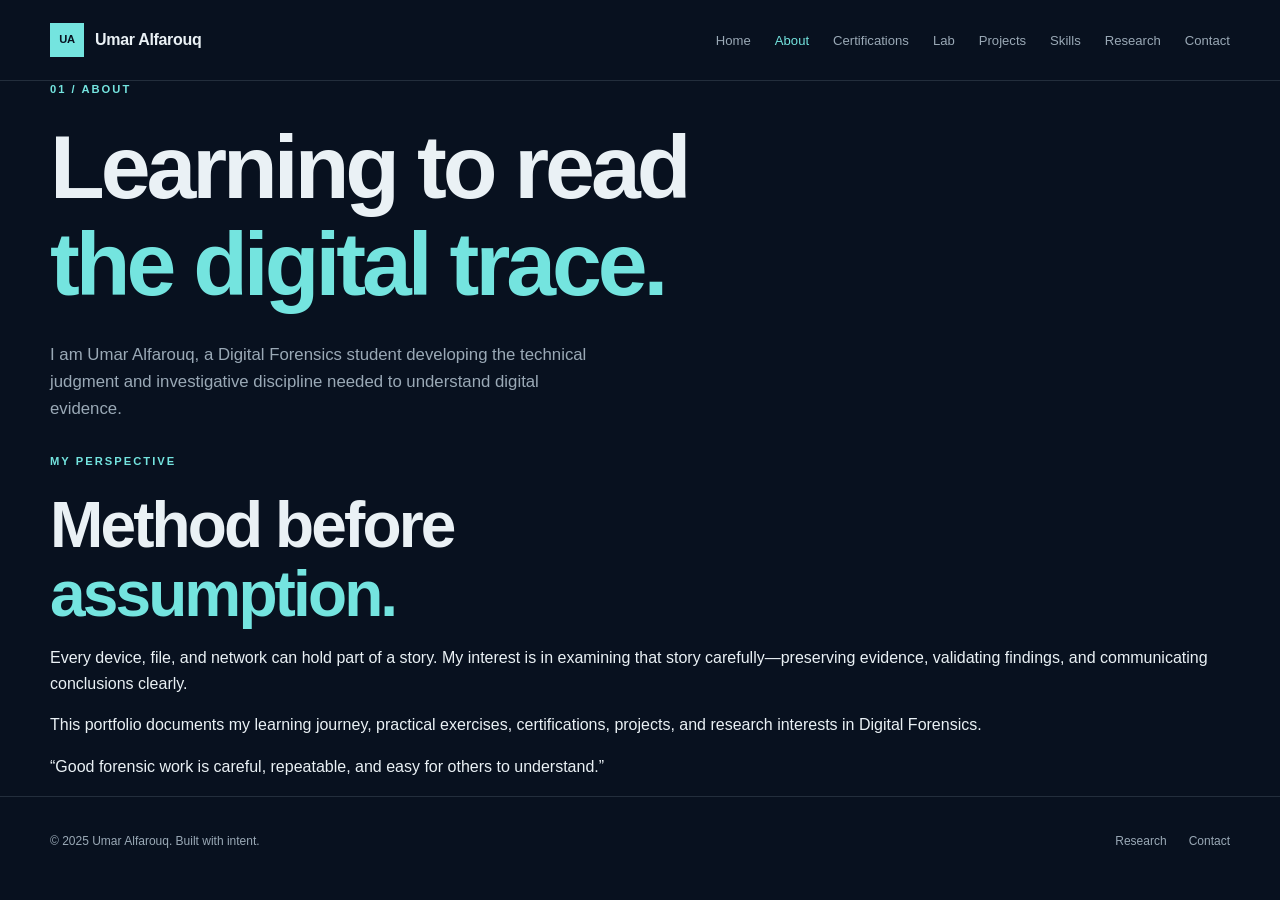
==== about.html @ 77ef15f2 "Add portfolio content pages and shared page components" ====
<!doctype html>
<html lang="en"><head><meta charset="UTF-8"><meta name="viewport" content="width=device-width, initial-scale=1.0"><meta name="description" content="About Umar Alfarouq, a Digital Forensics student."><title>About | Umar Alfarouq</title><link rel="stylesheet" href="css/style.css"></head><body><a class="skip-link" href="#main-content">Skip to content</a><header class="site-header"><div class="container nav-wrap"><a class="brand" href="index.html"><span class="brand-mark">UA</span><span>Umar Alfarouq</span></a><nav class="site-nav" aria-label="Primary navigation"><a href="index.html">Home</a><a class="active" href="about.html" aria-current="page">About</a><a href="certifications.html">Certifications</a><a href="lab.html">Lab</a><a href="projects.html">Projects</a><a href="skills.html">Skills</a><a href="research.html">Research</a><a href="contact.html">Contact</a></nav></div></header><main id="main-content"><section class="container page-hero"><p class="eyebrow">01 / About</p><h1>Learning to read<br><span>the digital trace.</span></h1><p class="hero-text">I am Umar Alfarouq, a Digital Forensics student developing the technical judgment and investigative discipline needed to understand digital evidence.</p></section><section class="container content-grid"><div><p class="eyebrow">My perspective</p><h2>Method before<br><em>assumption.</em></h2></div><div class="prose"><p>Every device, file, and network can hold part of a story. My interest is in examining that story carefully—preserving evidence, validating findings, and communicating conclusions clearly.</p><p>This portfolio documents my learning journey, practical exercises, certifications, projects, and research interests in Digital Forensics.</p></div></section><section class="container quote-box"><p>“Good forensic work is careful, repeatable, and easy for others to understand.”</p></section></main><footer class="site-footer"><div class="container footer-wrap"><p>© 2025 Umar Alfarouq. Built with intent.</p><div><a href="research.html">Research</a><a href="contact.html">Contact</a></div></div></footer></body></html>
---- css/style.css ----
:root {
  --ink: #eaf1f5;
  --muted: #9aa9b6;
  --line: rgba(190, 215, 225, .15);
  --navy: #08111f;
  --panel: #0d1b2b;
  --cyan: #74e4df;
  --lime: #c9ef78;
  --max: 1180px;
}

* { box-sizing: border-box; }
html { scroll-behavior: smooth; }
body { margin: 0; color: var(--ink); background: var(--navy); font-family: "DM Sans", sans-serif; line-height: 1.6; }
a { color: inherit; text-decoration: none; }
.container { width: min(calc(100% - 48px), var(--max)); margin-inline: auto; }
.skip-link { position: fixed; top: -100px; left: 20px; z-index: 10; padding: 10px 14px; color: var(--navy); background: var(--cyan); }
.skip-link:focus { top: 20px; }

.site-header { border-bottom: 1px solid var(--line); }
.nav-wrap, .footer-wrap { display: flex; align-items: center; justify-content: space-between; min-height: 80px; gap: 24px; }
.brand { display: inline-flex; align-items: center; gap: 11px; font-family: "Space Grotesk", sans-serif; font-weight: 600; letter-spacing: -.02em; white-space: nowrap; }
.brand-mark { display: grid; width: 34px; height: 34px; place-items: center; color: var(--navy); background: var(--cyan); font-size: .7rem; font-weight: 700; }
.site-nav { display: flex; flex-wrap: wrap; justify-content: flex-end; gap: 24px; color: var(--muted); font-size: .82rem; }
.site-nav a { transition: color .2s ease; }
.site-nav a:hover, .site-nav a.active { color: var(--cyan); }

.hero { display: grid; grid-template-columns: 1.1fr .9fr; align-items: center; min-height: 650px; gap: 50px; padding-block: 90px; }
.eyebrow { margin: 0 0 20px; color: var(--cyan); font-size: .7rem; font-weight: 700; letter-spacing: .18em; text-transform: uppercase; }
.status-dot, .pulse { display: inline-block; width: 7px; height: 7px; margin-right: 8px; border-radius: 50%; background: var(--lime); box-shadow: 0 0 12px var(--lime); }
h1, h2, h3 { margin: 0; font-family: "Space Grotesk", sans-serif; line-height: 1.08; letter-spacing: -.045em; }
h1 { max-width: 700px; font-size: clamp(3.2rem, 7vw, 6.3rem); }
h1 span, h2 em { color: var(--cyan); font-style: normal; }
.hero-text { max-width: 540px; margin: 30px 0; color: var(--muted); font-size: 1.05rem; }
.hero-actions { display: flex; flex-wrap: wrap; gap: 12px; }
.button { display: inline-flex; align-items: center; justify-content: center; gap: 18px; min-height: 48px; padding: 0 20px; border: 1px solid var(--cyan); font-size: .8rem; font-weight: 700; transition: transform .2s ease, background .2s ease; }
.button:hover { transform: translateY(-3px); }
.button-primary { color: var(--navy); background: var(--cyan); }
.button-primary:hover { background: var(--lime); border-color: var(--lime); }
.button-secondary { border-color: var(--line); color: var(--muted); }
.button-secondary:hover { color: var(--ink); border-color: var(--cyan); }

.hero-visual { position: relative; display: grid; min-height: 390px; place-items: center; }
.orbit { position: absolute; border: 1px solid var(--line); border-radius: 50%; transform: rotate(-25deg); }
.orbit-one { width: 360px; height: 190px; }
.orbit-two { width: 240px; height: 370px; }
.evidence-card { position: relative; width: min(100%, 300px); min-height: 355px; padding: 25px; overflow: hidden; border: 1px solid rgba(116, 228, 223, .38); background: linear-gradient(145deg, rgba(25, 52, 67, .92), rgba(9, 24, 39, .96)); box-shadow: 25px 30px 80px rgba(0, 0, 0, .25); transform: rotate(5deg); }
.card-top, .card-meta { display: flex; justify-content: space-between; color: var(--muted); font-size: .62rem; letter-spacing: .12em; }
.pulse { margin: 4px 0 0; }
.scan-lines { height: 120px; margin: 42px -25px 25px; opacity: .35; background: repeating-linear-gradient(0deg, transparent 0 8px, var(--cyan) 9px 10px); }
.fingerprint { position: absolute; top: 100px; left: 0; width: 100%; color: var(--cyan); opacity: .2; text-align: center; font-size: 8rem; }
.card-title { position: relative; margin: 0 0 35px; font-size: 1.45rem; line-height: 1.2; }
.card-title strong, .card-meta strong { color: var(--lime); }

.intro-section { display: grid; grid-template-columns: 1fr 1fr; gap: 80px; padding-block: 115px; border-top: 1px solid var(--line); }
h2 { font-size: clamp(2.4rem, 5vw, 4.5rem); }
.intro-content { max-width: 440px; padding-top: 44px; color: var(--muted); font-size: 1.1rem; }
.text-link { display: inline-flex; gap: 18px; margin-top: 22px; color: var(--cyan); font-size: .82rem; font-weight: 700; }
.text-link:hover { color: var(--lime); }
.focus-section { padding-block: 100px 120px; background: #0a1726; }
.section-heading-row { display: flex; align-items: end; justify-content: space-between; margin-bottom: 50px; }
.section-heading-row .text-link { margin-bottom: 8px; }
.focus-grid { display: grid; grid-template-columns: repeat(3, 1fr); gap: 14px; }
.focus-card { position: relative; min-height: 290px; padding: 28px; border: 1px solid var(--line); background: var(--panel); }
.focus-card.featured { border-color: rgba(116, 228, 223, .6); background: linear-gradient(135deg, #123044, #0d1b2b); }
.focus-card .number { color: var(--cyan); font-size: .7rem; letter-spacing: .1em; }
.focus-card h3 { margin-top: 65px; font-size: 1.8rem; }
.focus-card p { max-width: 220px; color: var(--muted); font-size: .87rem; }
.focus-card > a { position: absolute; right: 27px; bottom: 25px; color: var(--cyan); font-size: 1.4rem; }
.cta-section { padding-block: 100px; }
.cta-box { padding: 65px; border: 1px solid var(--line); background: radial-gradient(circle at 90% 20%, rgba(116, 228, 223, .14), transparent 35%), var(--panel); }
.cta-box h2 { margin-bottom: 35px; }
.site-footer { border-top: 1px solid var(--line); color: var(--muted); font-size: .75rem; }
.footer-wrap { min-height: 90px; }
.footer-wrap div { display: flex; gap: 22px; }
.footer-wrap a:hover { color: var(--cyan); }

@media (max-width: 850px) {
  .nav-wrap { align-items: flex-start; flex-direction: column; padding-block: 18px; }
  .site-nav { justify-content: flex-start; gap: 12px 18px; }
  .hero { grid-template-columns: 1fr; padding-block: 75px; }
  .hero-visual { min-height: 330px; }
  .intro-section { gap: 35px; }
}
@media (max-width: 620px) {
  .container { width: min(calc(100% - 32px), var(--max)); }
  h1 { font-size: clamp(2.9rem, 15vw, 4.5rem); }
  .intro-section, .focus-grid { grid-template-columns: 1fr; }
  .intro-content { padding-top: 0; }
  .section-heading-row { align-items: flex-start; flex-direction: column; gap: 15px; }
  .focus-card { min-height: 245px; }
  .focus-card h3 { margin-top: 45px; }
  .cta-box { padding: 38px 24px; }
  .footer-wrap { align-items: flex-start; flex-direction: column; justify-content: center; padding-block: 25px; }
}
@media (prefers-reduced-motion: reduce) { *, *::before, *::after { scroll-behavior: auto !important; transition: none !important; } }
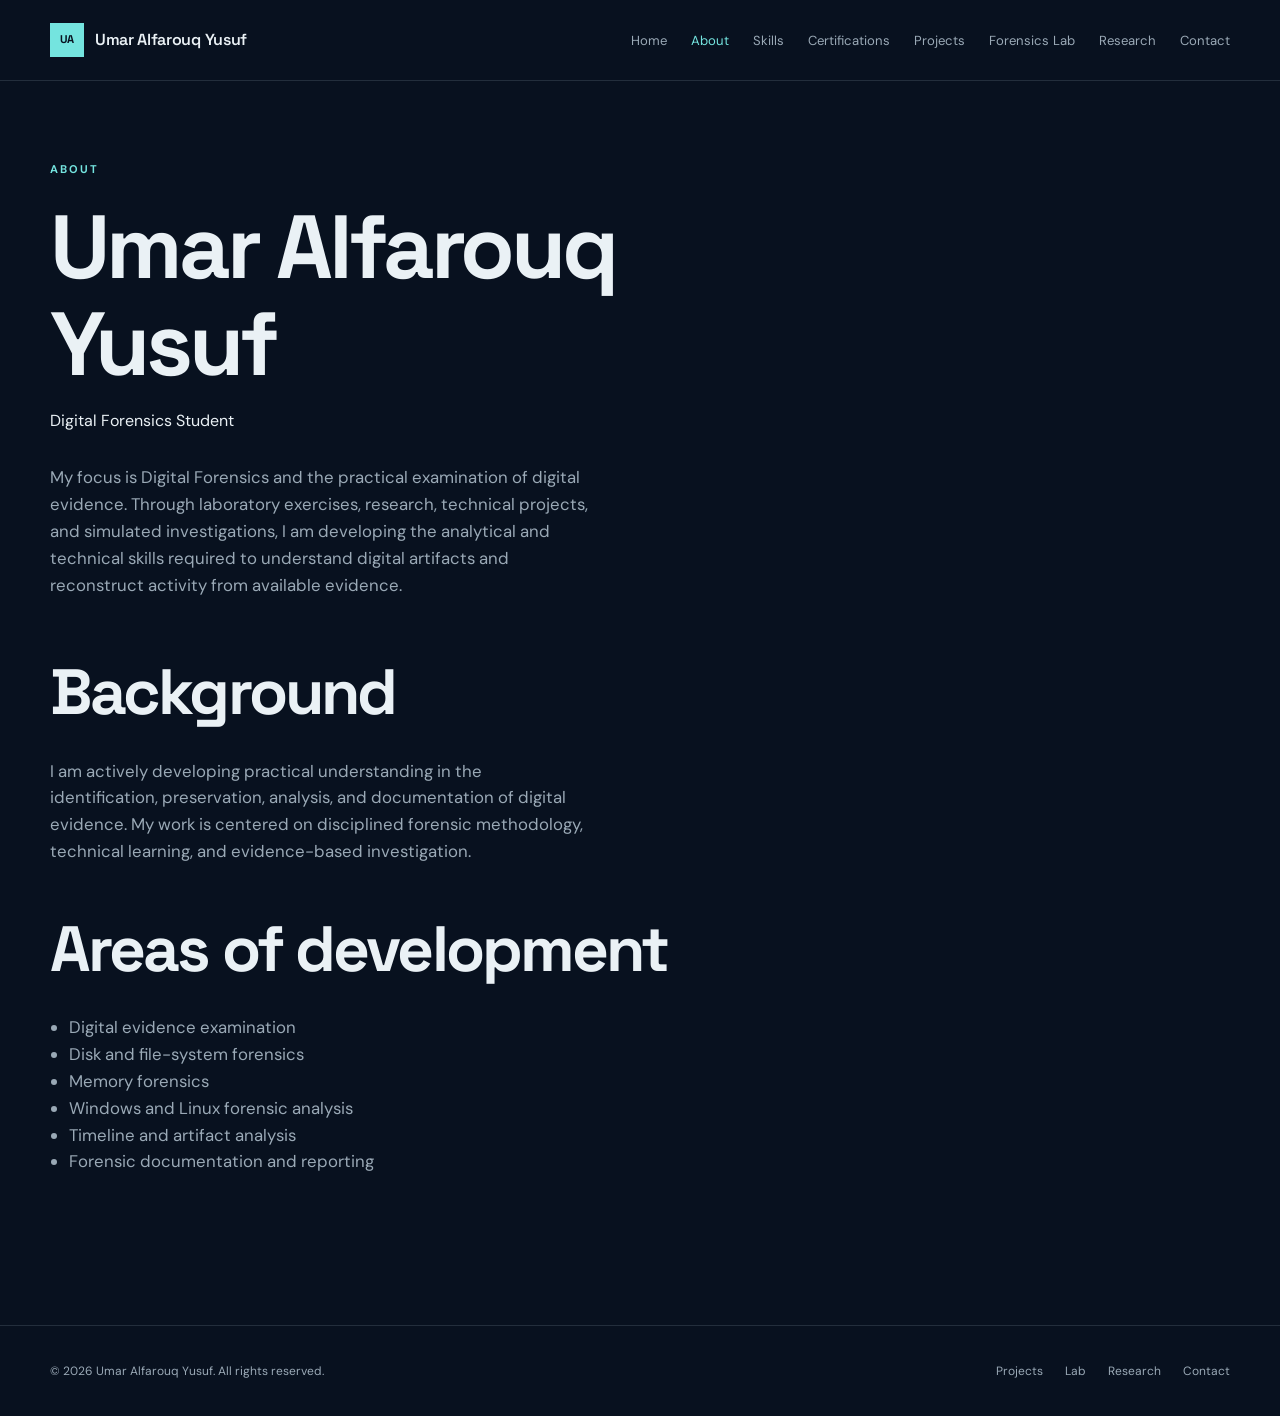
==== commit 387e484b: "Standardize the project to the full name Umar Alfarouq Yusuf across the website pages." ====
--- a/about.html
+++ b/about.html
@@ -1,2 +1,72 @@
 <!doctype html>
-<html lang="en"><head><meta charset="UTF-8"><meta name="viewport" content="width=device-width, initial-scale=1.0"><meta name="description" content="About Umar Alfarouq, a Digital Forensics student."><title>About | Umar Alfarouq</title><link rel="stylesheet" href="css/style.css"></head><body><a class="skip-link" href="#main-content">Skip to content</a><header class="site-header"><div class="container nav-wrap"><a class="brand" href="index.html"><span class="brand-mark">UA</span><span>Umar Alfarouq</span></a><nav class="site-nav" aria-label="Primary navigation"><a href="index.html">Home</a><a class="active" href="about.html" aria-current="page">About</a><a href="certifications.html">Certifications</a><a href="lab.html">Lab</a><a href="projects.html">Projects</a><a href="skills.html">Skills</a><a href="research.html">Research</a><a href="contact.html">Contact</a></nav></div></header><main id="main-content"><section class="container page-hero"><p class="eyebrow">01 / About</p><h1>Learning to read<br><span>the digital trace.</span></h1><p class="hero-text">I am Umar Alfarouq, a Digital Forensics student developing the technical judgment and investigative discipline needed to understand digital evidence.</p></section><section class="container content-grid"><div><p class="eyebrow">My perspective</p><h2>Method before<br><em>assumption.</em></h2></div><div class="prose"><p>Every device, file, and network can hold part of a story. My interest is in examining that story carefully—preserving evidence, validating findings, and communicating conclusions clearly.</p><p>This portfolio documents my learning journey, practical exercises, certifications, projects, and research interests in Digital Forensics.</p></div></section><section class="container quote-box"><p>“Good forensic work is careful, repeatable, and easy for others to understand.”</p></section></main><footer class="site-footer"><div class="container footer-wrap"><p>© 2025 Umar Alfarouq. Built with intent.</p><div><a href="research.html">Research</a><a href="contact.html">Contact</a></div></div></footer></body></html>
+<html lang="en">
+<head>
+  <meta charset="UTF-8">
+  <meta name="viewport" content="width=device-width, initial-scale=1.0">
+  <meta name="description" content="About Umar Alfarouq Yusuf, a Digital Forensics student developing practical skills in digital evidence examination and forensic analysis.">
+  <meta name="theme-color" content="#08111f">
+  <title>About | Umar Alfarouq Yusuf</title>
+  <link rel="preconnect" href="https://fonts.googleapis.com">
+  <link rel="preconnect" href="https://fonts.gstatic.com" crossorigin>
+  <link href="https://fonts.googleapis.com/css2?family=DM+Sans:wght@400;500;600;700&family=Space+Grotesk:wght@500;600;700&display=swap" rel="stylesheet">
+  <link rel="stylesheet" href="css/style.css">
+</head>
+<body>
+  <header class="site-header">
+    <div class="container nav-wrap">
+      <a class="brand" href="index.html" aria-label="Umar Alfarouq Yusuf home">
+        <span class="brand-mark" aria-hidden="true">UA</span>
+        <span>Umar Alfarouq Yusuf</span>
+      </a>
+      <nav class="site-nav" aria-label="Primary navigation">
+        <a href="index.html">Home</a>
+        <a class="active" href="about.html" aria-current="page">About</a>
+        <a href="skills.html">Skills</a>
+        <a href="certifications.html">Certifications</a>
+        <a href="projects.html">Projects</a>
+        <a href="lab.html">Forensics Lab</a>
+        <a href="research.html">Research</a>
+        <a href="contact.html">Contact</a>
+      </nav>
+    </div>
+  </header>
+
+  <main class="container" style="padding: 80px 0 120px;">
+    <section aria-labelledby="about-title">
+      <p class="eyebrow">About</p>
+      <h1 id="about-title">Umar Alfarouq Yusuf</h1>
+      <p class="hero-subtitle">Digital Forensics Student</p>
+      <p class="hero-text">My focus is Digital Forensics and the practical examination of digital evidence. Through laboratory exercises, research, technical projects, and simulated investigations, I am developing the analytical and technical skills required to understand digital artifacts and reconstruct activity from available evidence.</p>
+    </section>
+
+    <section style="margin-top: 60px;">
+      <h2>Background</h2>
+      <p class="hero-text">I am actively developing practical understanding in the identification, preservation, analysis, and documentation of digital evidence. My work is centered on disciplined forensic methodology, technical learning, and evidence-based investigation.</p>
+    </section>
+
+    <section style="margin-top: 50px;">
+      <h2>Areas of development</h2>
+      <ul class="hero-text" style="padding-left: 1.2rem;">
+        <li>Digital evidence examination</li>
+        <li>Disk and file-system forensics</li>
+        <li>Memory forensics</li>
+        <li>Windows and Linux forensic analysis</li>
+        <li>Timeline and artifact analysis</li>
+        <li>Forensic documentation and reporting</li>
+      </ul>
+    </section>
+  </main>
+
+  <footer class="site-footer">
+    <div class="container footer-wrap">
+      <p>© 2026 Umar Alfarouq Yusuf. All rights reserved.</p>
+      <div>
+        <a href="projects.html">Projects</a>
+        <a href="lab.html">Lab</a>
+        <a href="research.html">Research</a>
+        <a href="contact.html">Contact</a>
+      </div>
+    </div>
+  </footer>
+</body>
+</html>
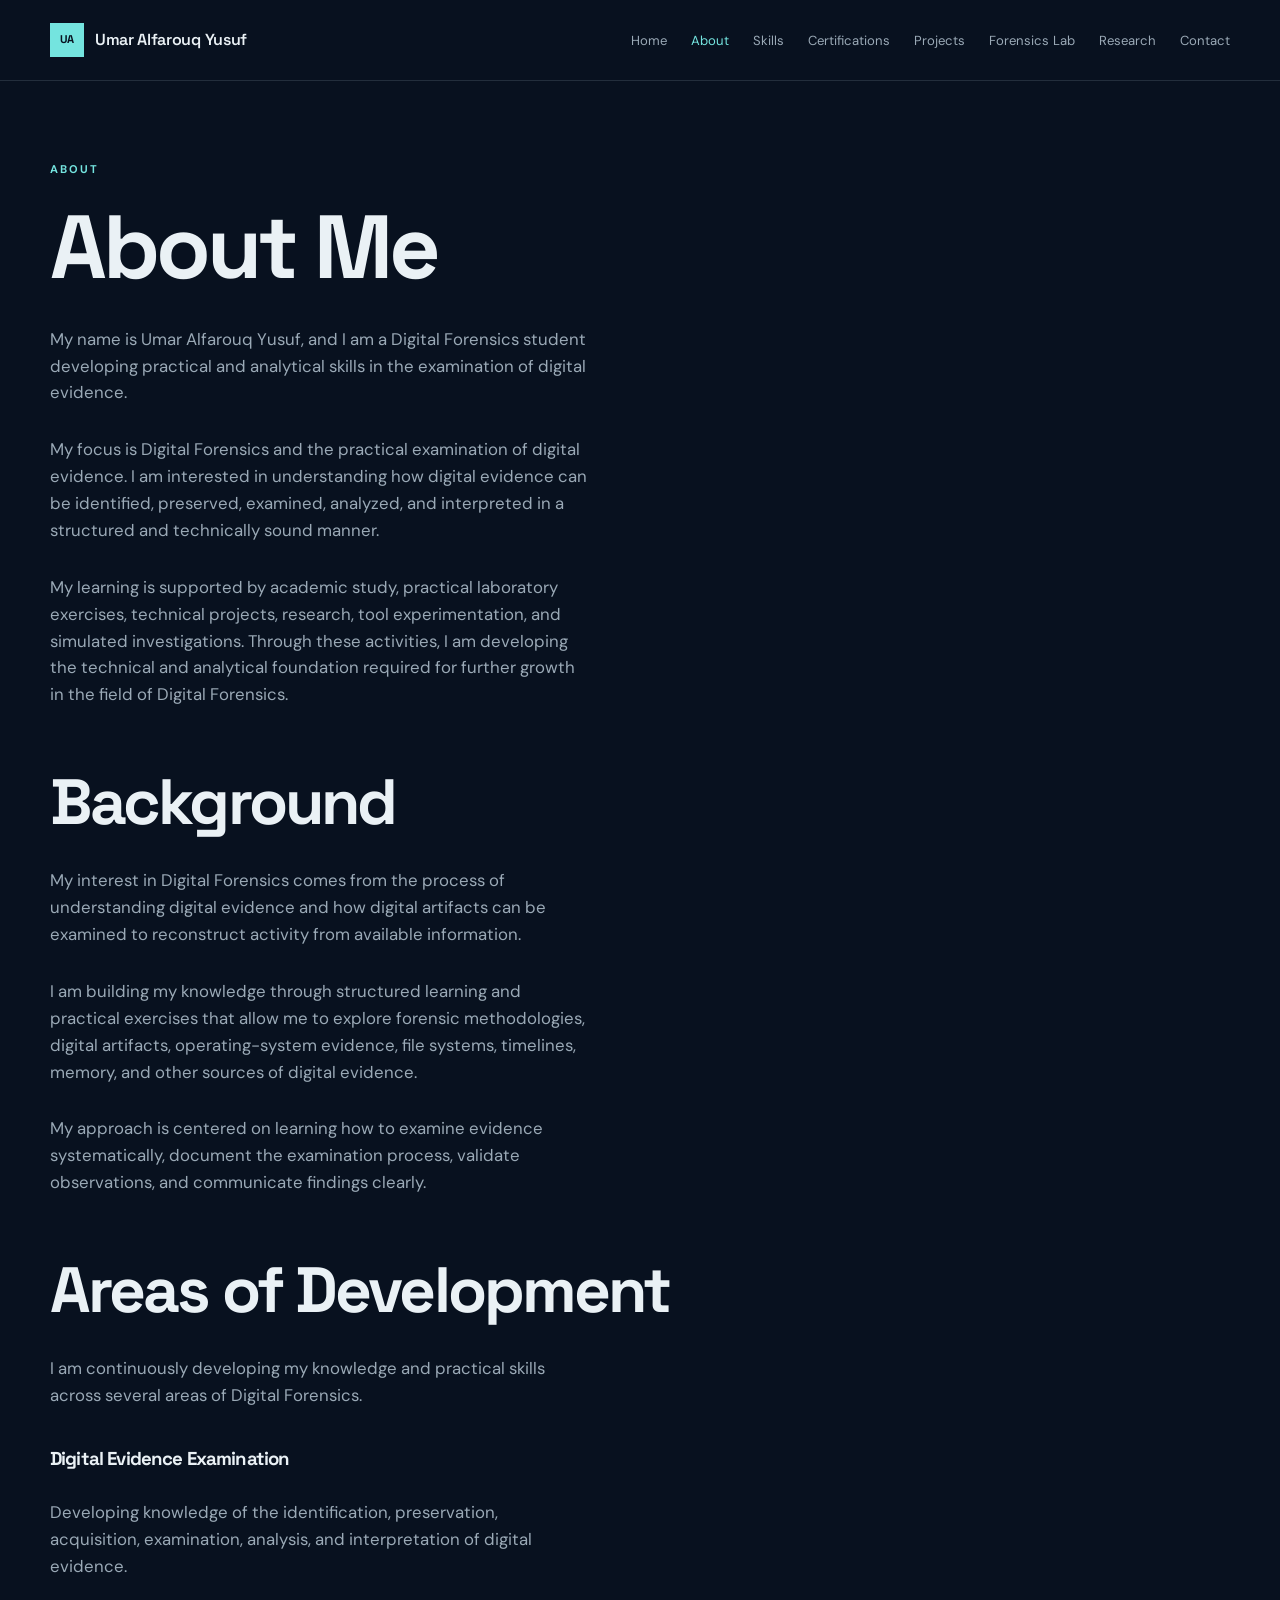
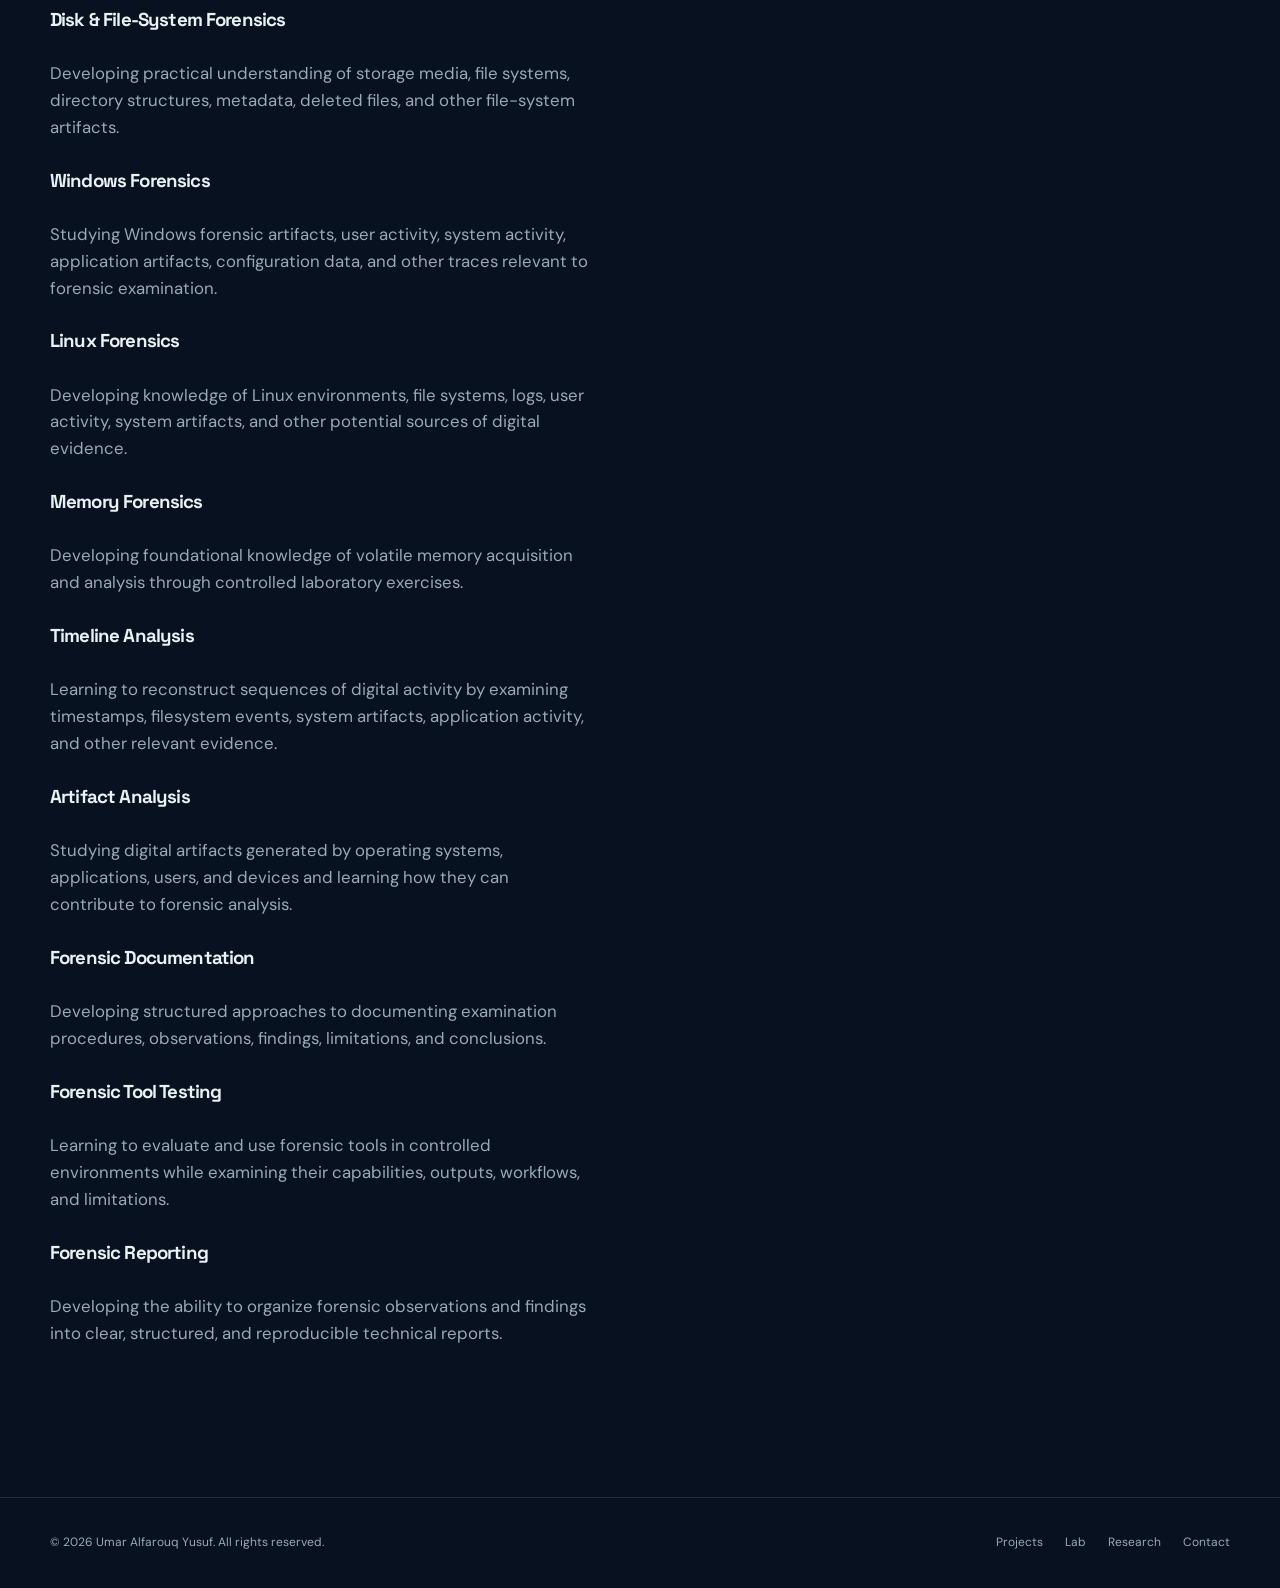
==== commit 6f05401a: "Update About page with new content sections: About Me, Background, and Areas of Development" ====
--- a/about.html
+++ b/about.html
@@ -32,28 +32,56 @@
   </header>
 
   <main class="container" style="padding: 80px 0 120px;">
-    <section aria-labelledby="about-title">
+    <section aria-labelledby="about-me-title">
       <p class="eyebrow">About</p>
-      <h1 id="about-title">Umar Alfarouq Yusuf</h1>
-      <p class="hero-subtitle">Digital Forensics Student</p>
-      <p class="hero-text">My focus is Digital Forensics and the practical examination of digital evidence. Through laboratory exercises, research, technical projects, and simulated investigations, I am developing the analytical and technical skills required to understand digital artifacts and reconstruct activity from available evidence.</p>
+      <h1 id="about-me-title">About Me</h1>
+      <p class="hero-text">My name is Umar Alfarouq Yusuf, and I am a Digital Forensics student developing practical and analytical skills in the examination of digital evidence.</p>
+      <p class="hero-text">My focus is Digital Forensics and the practical examination of digital evidence. I am interested in understanding how digital evidence can be identified, preserved, examined, analyzed, and interpreted in a structured and technically sound manner.</p>
+      <p class="hero-text">My learning is supported by academic study, practical laboratory exercises, technical projects, research, tool experimentation, and simulated investigations. Through these activities, I am developing the technical and analytical foundation required for further growth in the field of Digital Forensics.</p>
     </section>
 
-    <section style="margin-top: 60px;">
-      <h2>Background</h2>
-      <p class="hero-text">I am actively developing practical understanding in the identification, preservation, analysis, and documentation of digital evidence. My work is centered on disciplined forensic methodology, technical learning, and evidence-based investigation.</p>
+    <section style="margin-top: 60px;" aria-labelledby="background-title">
+      <h2 id="background-title">Background</h2>
+      <p class="hero-text">My interest in Digital Forensics comes from the process of understanding digital evidence and how digital artifacts can be examined to reconstruct activity from available information.</p>
+      <p class="hero-text">I am building my knowledge through structured learning and practical exercises that allow me to explore forensic methodologies, digital artifacts, operating-system evidence, file systems, timelines, memory, and other sources of digital evidence.</p>
+      <p class="hero-text">My approach is centered on learning how to examine evidence systematically, document the examination process, validate observations, and communicate findings clearly.</p>
     </section>
 
-    <section style="margin-top: 50px;">
-      <h2>Areas of development</h2>
-      <ul class="hero-text" style="padding-left: 1.2rem;">
-        <li>Digital evidence examination</li>
-        <li>Disk and file-system forensics</li>
-        <li>Memory forensics</li>
-        <li>Windows and Linux forensic analysis</li>
-        <li>Timeline and artifact analysis</li>
-        <li>Forensic documentation and reporting</li>
-      </ul>
+    <section style="margin-top: 60px;" aria-labelledby="areas-of-development-title">
+      <h2 id="areas-of-development-title">Areas of Development</h2>
+      <p class="hero-text">I am continuously developing my knowledge and practical skills across several areas of Digital Forensics.</p>
+      
+      <div style="margin-top: 40px;">
+        <h3 style="margin-top: 30px; margin-bottom: 10px;">Digital Evidence Examination</h3>
+        <p class="hero-text">Developing knowledge of the identification, preservation, acquisition, examination, analysis, and interpretation of digital evidence.</p>
+
+        <h3 style="margin-top: 30px; margin-bottom: 10px;">Disk & File-System Forensics</h3>
+        <p class="hero-text">Developing practical understanding of storage media, file systems, directory structures, metadata, deleted files, and other file-system artifacts.</p>
+
+        <h3 style="margin-top: 30px; margin-bottom: 10px;">Windows Forensics</h3>
+        <p class="hero-text">Studying Windows forensic artifacts, user activity, system activity, application artifacts, configuration data, and other traces relevant to forensic examination.</p>
+
+        <h3 style="margin-top: 30px; margin-bottom: 10px;">Linux Forensics</h3>
+        <p class="hero-text">Developing knowledge of Linux environments, file systems, logs, user activity, system artifacts, and other potential sources of digital evidence.</p>
+
+        <h3 style="margin-top: 30px; margin-bottom: 10px;">Memory Forensics</h3>
+        <p class="hero-text">Developing foundational knowledge of volatile memory acquisition and analysis through controlled laboratory exercises.</p>
+
+        <h3 style="margin-top: 30px; margin-bottom: 10px;">Timeline Analysis</h3>
+        <p class="hero-text">Learning to reconstruct sequences of digital activity by examining timestamps, filesystem events, system artifacts, application activity, and other relevant evidence.</p>
+
+        <h3 style="margin-top: 30px; margin-bottom: 10px;">Artifact Analysis</h3>
+        <p class="hero-text">Studying digital artifacts generated by operating systems, applications, users, and devices and learning how they can contribute to forensic analysis.</p>
+
+        <h3 style="margin-top: 30px; margin-bottom: 10px;">Forensic Documentation</h3>
+        <p class="hero-text">Developing structured approaches to documenting examination procedures, observations, findings, limitations, and conclusions.</p>
+
+        <h3 style="margin-top: 30px; margin-bottom: 10px;">Forensic Tool Testing</h3>
+        <p class="hero-text">Learning to evaluate and use forensic tools in controlled environments while examining their capabilities, outputs, workflows, and limitations.</p>
+
+        <h3 style="margin-top: 30px; margin-bottom: 10px;">Forensic Reporting</h3>
+        <p class="hero-text">Developing the ability to organize forensic observations and findings into clear, structured, and reproducible technical reports.</p>
+      </div>
     </section>
   </main>
 
